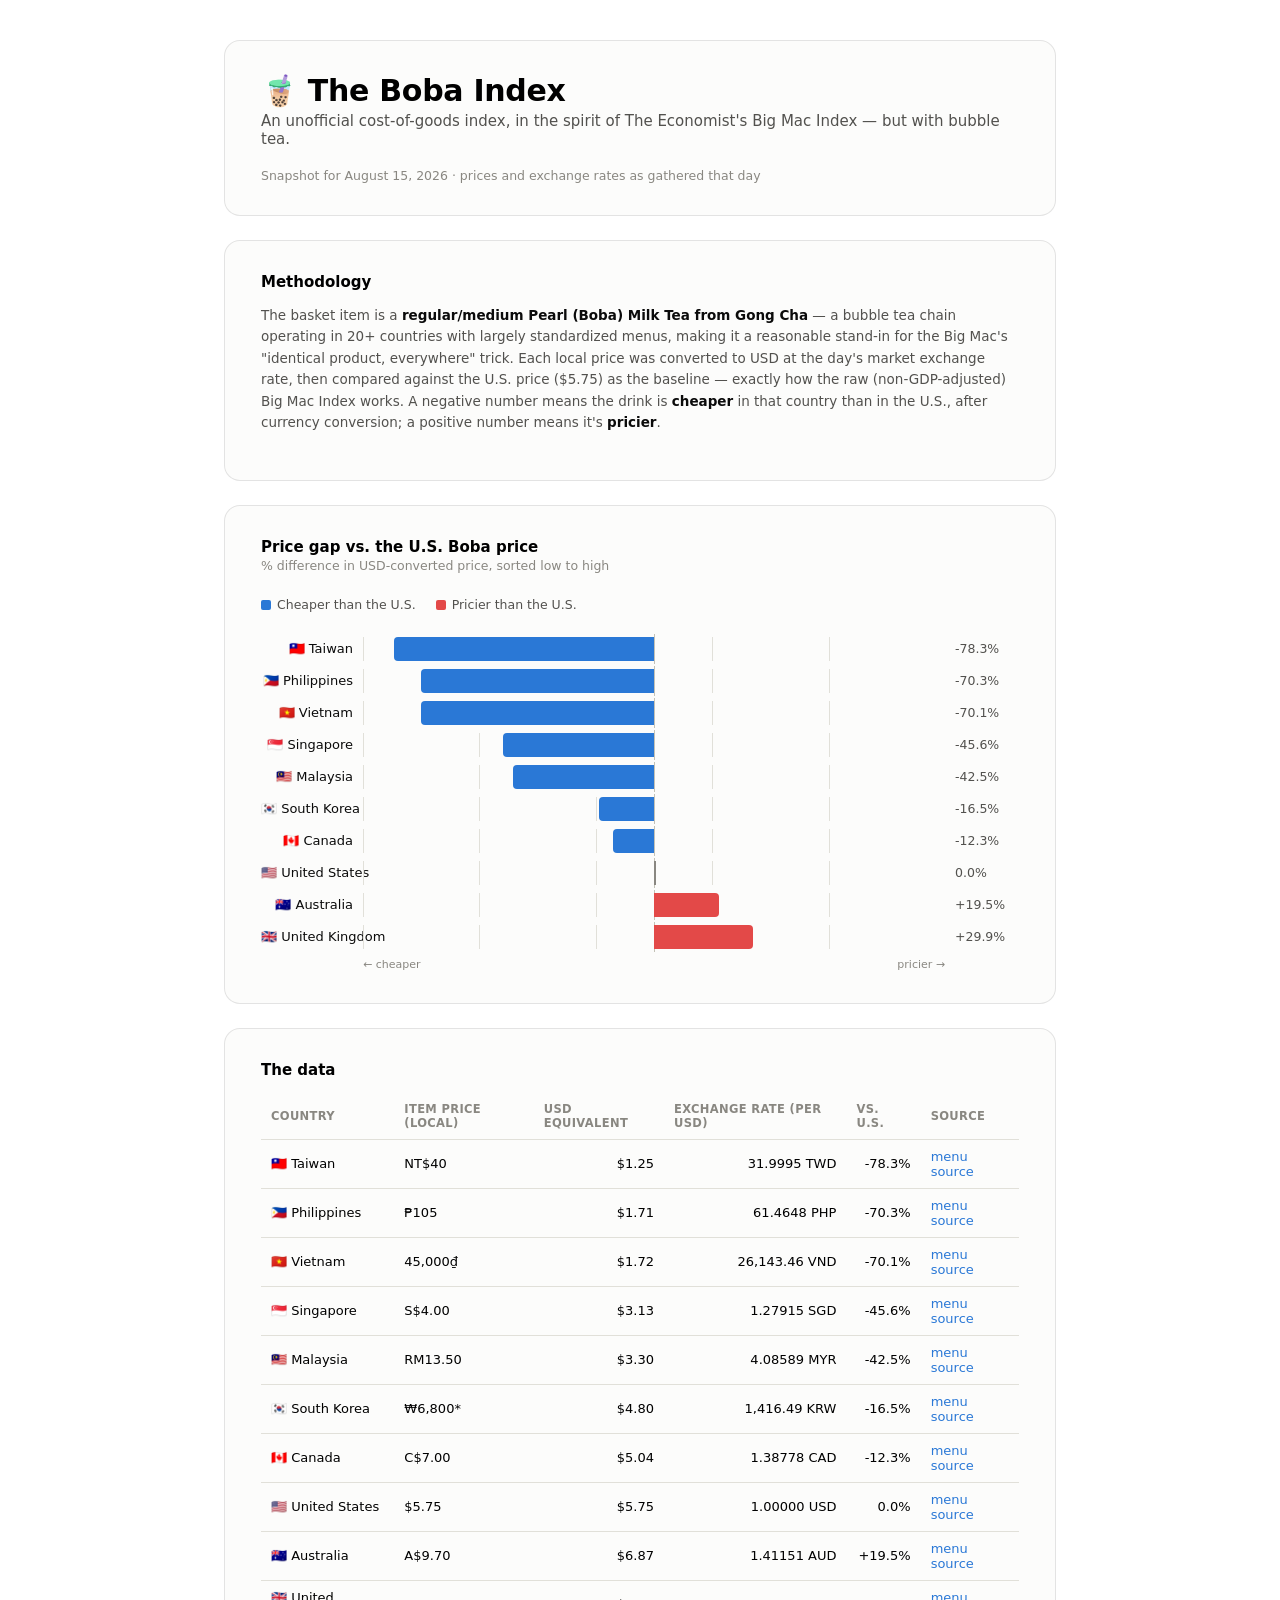
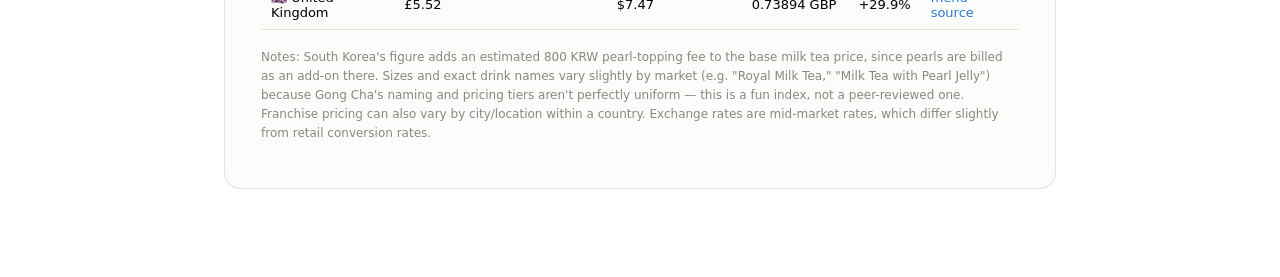
==== boba_index.html @ fad778f5 "Add files via upload" ====
<!DOCTYPE html>
<html lang="en">
<head>
<meta charset="UTF-8">
<meta name="viewport" content="width=device-width, initial-scale=1.0">
<title>The Boba Index</title>
<style>
  .viz-root {
    color-scheme: light;
    --surface-1:      #fcfcfb;
    --page-plane:     #f9f9f7;
    --text-primary:   #0b0b0b;
    --text-secondary: #52514e;
    --text-muted:     #898781;
    --gridline:       #e1e0d9;
    --baseline:       #c3c2b7;
    --border:         rgba(11,11,11,0.10);
    --blue:           #2a78d6;
    --red:            #e34948;
    --neutral:        #f0efec;
  }
  @media (prefers-color-scheme: dark) {
    :root:where(:not([data-theme="light"])) .viz-root {
      color-scheme: dark;
      --surface-1:      #1a1a19;
      --page-plane:     #0d0d0d;
      --text-primary:   #ffffff;
      --text-secondary: #c3c2b7;
      --text-muted:     #898781;
      --gridline:       #2c2c2a;
      --baseline:       #383835;
      --border:         rgba(255,255,255,0.10);
      --blue:           #3987e5;
      --red:            #e66767;
      --neutral:        #383835;
    }
  }

  * { box-sizing: border-box; }
  body {
    margin: 0;
    background: var(--page-plane);
    font-family: system-ui, -apple-system, "Segoe UI", sans-serif;
    color: var(--text-primary);
  }
  .wrap {
    max-width: 880px;
    margin: 0 auto;
    padding: 40px 24px 64px;
  }
  .card {
    background: var(--surface-1);
    border: 1px solid var(--border);
    border-radius: 16px;
    padding: 32px 36px;
    margin-bottom: 24px;
  }
  h1 {
    font-size: 30px;
    margin: 0 0 4px;
    letter-spacing: -0.01em;
  }
  .subtitle {
    color: var(--text-secondary);
    font-size: 15px;
    margin: 0 0 20px;
  }
  .meta {
    color: var(--text-muted);
    font-size: 12.5px;
    margin: 0 0 0;
  }
  .methodology {
    font-size: 13.5px;
    line-height: 1.6;
    color: var(--text-secondary);
  }
  .methodology b { color: var(--text-primary); }

  /* chart */
  .chart-title {
    font-size: 15px;
    font-weight: 600;
    margin: 0 0 2px;
  }
  .chart-sub {
    font-size: 12.5px;
    color: var(--text-muted);
    margin: 0 0 24px;
  }
  .row {
    display: grid;
    grid-template-columns: 92px 1fr 64px;
    align-items: center;
    gap: 10px;
    height: 30px;
    position: relative;
  }
  .row + .row { margin-top: 2px; }
  .country {
    font-size: 13px;
    color: var(--text-primary);
    text-align: right;
    white-space: nowrap;
  }
  .bararea {
    position: relative;
    height: 24px;
    background: repeating-linear-gradient(
      to right,
      var(--gridline) 0, var(--gridline) 1px, transparent 1px, transparent 20%
    );
  }
  .zero-line {
    position: absolute;
    top: -3px;
    bottom: -3px;
    width: 1px;
    background: var(--baseline);
    left: 50%;
  }
  .bar {
    position: absolute;
    top: 0;
    height: 24px;
    border-radius: 4px;
    cursor: default;
  }
  .bar.under { background: var(--blue); right: 50%; border-top-right-radius: 0; border-bottom-right-radius: 0; }
  .bar.over  { background: var(--red);  left: 50%;  border-top-left-radius: 0;  border-bottom-left-radius: 0; }
  .bar.zero  { background: var(--text-muted); left: 50%; width: 2px !important; border-radius: 0; }
  .value {
    font-size: 12.5px;
    font-variant-numeric: tabular-nums;
    color: var(--text-secondary);
  }
  .value.pos { text-align: left; }
  .value.neg { text-align: left; }

  .axis-labels {
    display: grid;
    grid-template-columns: 92px 1fr 64px;
    gap: 10px;
    margin-top: 6px;
    font-size: 11px;
    color: var(--text-muted);
  }
  .axis-labels .under-lbl { text-align: left; }
  .axis-labels .over-lbl { text-align: right; margin-right: 64px; }

  .legend {
    display: flex;
    gap: 20px;
    margin-bottom: 22px;
    font-size: 12.5px;
    color: var(--text-secondary);
  }
  .legend .swatch {
    display: inline-block;
    width: 10px; height: 10px;
    border-radius: 2px;
    margin-right: 6px;
    vertical-align: middle;
  }

  /* tooltip */
  .tooltip {
    position: fixed;
    pointer-events: none;
    background: var(--text-primary);
    color: var(--surface-1);
    font-size: 12px;
    line-height: 1.5;
    padding: 8px 11px;
    border-radius: 8px;
    opacity: 0;
    transform: translate(-50%, calc(-100% - 10px));
    transition: opacity 0.08s ease;
    z-index: 10;
    white-space: nowrap;
    box-shadow: 0 4px 14px rgba(0,0,0,0.18);
  }
  .tooltip.show { opacity: 1; }
  .tooltip .t-title { font-weight: 600; margin-bottom: 2px; }

  /* table */
  table {
    width: 100%;
    border-collapse: collapse;
    font-size: 13px;
  }
  th, td {
    text-align: left;
    padding: 9px 10px;
    border-bottom: 1px solid var(--gridline);
    font-variant-numeric: tabular-nums;
  }
  th {
    color: var(--text-muted);
    font-weight: 600;
    font-size: 11.5px;
    text-transform: uppercase;
    letter-spacing: 0.03em;
  }
  td.num { text-align: right; }
  td a { color: var(--blue); text-decoration: none; }
  td a:hover { text-decoration: underline; }
  .foot-note {
    font-size: 12px;
    color: var(--text-muted);
    line-height: 1.6;
    margin-top: 18px;
  }
</style>
</head>
<body>
<div class="viz-root">
  <div class="wrap">

    <div class="card">
      <h1>🧋 The Boba Index</h1>
      <p class="subtitle">An unofficial cost-of-goods index, in the spirit of The Economist's Big&nbsp;Mac Index — but with bubble tea.</p>
      <p class="meta">Snapshot for August 15, 2026 &middot; prices and exchange rates as gathered that day</p>
    </div>

    <div class="card">
      <p class="chart-title" style="margin-bottom:10px;">Methodology</p>
      <p class="methodology">
        The basket item is a <b>regular/medium Pearl (Boba) Milk Tea from Gong Cha</b> — a bubble tea chain
        operating in 20+ countries with largely standardized menus, making it a reasonable stand-in for the
        Big Mac's "identical product, everywhere" trick. Each local price was converted to USD at
        the day's market exchange rate, then compared against the U.S. price ($5.75) as the baseline —
        exactly how the raw (non-GDP-adjusted) Big Mac Index works. A negative number means the drink is
        <b>cheaper</b> in that country than in the U.S., after currency conversion; a positive number means
        it's <b>pricier</b>.
      </p>
    </div>

    <div class="card">
      <p class="chart-title">Price gap vs. the U.S. Boba price</p>
      <p class="chart-sub">% difference in USD-converted price, sorted low to high</p>

      <div class="legend">
        <span><span class="swatch" style="background:var(--blue)"></span>Cheaper than the U.S.</span>
        <span><span class="swatch" style="background:var(--red)"></span>Pricier than the U.S.</span>
      </div>

      <div id="chart"></div>

      <div class="axis-labels">
        <div></div>
        <div style="display:flex; justify-content:space-between;">
          <span>&larr; cheaper</span>
          <span>pricier &rarr;</span>
        </div>
        <div></div>
      </div>
    </div>

    <div class="card">
      <p class="chart-title" style="margin-bottom:14px;">The data</p>
      <div style="overflow-x:auto;">
      <table>
        <thead>
          <tr>
            <th>Country</th>
            <th>Item price (local)</th>
            <th class="num">USD equivalent</th>
            <th class="num">Exchange rate (per USD)</th>
            <th class="num">vs. U.S.</th>
            <th>Source</th>
          </tr>
        </thead>
        <tbody id="table-body"></tbody>
      </table>
      </div>
      <p class="foot-note">
        Notes: South Korea's figure adds an estimated 800 KRW pearl-topping fee to the base milk tea price,
        since pearls are billed as an add-on there. Sizes and exact drink names vary slightly by market
        (e.g. "Royal Milk Tea," "Milk Tea with Pearl Jelly") because Gong Cha's naming and pricing tiers
        aren't perfectly uniform — this is a fun index, not a peer-reviewed one. Franchise pricing can also
        vary by city/location within a country. Exchange rates are mid-market rates, which differ slightly
        from retail conversion rates.
      </p>
    </div>

  </div>
</div>

<div class="tooltip" id="tooltip"></div>

<script>
const data = [
  { country: "Taiwan",       flag: "🇹🇼", local: "NT$40",     usd: 1.25, rate: "31.9995 TWD", pct: -78.3, source: "https://menupapa.com/menu/1351" },
  { country: "Philippines",  flag: "🇵🇭", local: "₱105",      usd: 1.71, rate: "61.4648 PHP", pct: -70.3, source: "https://menuspricesphl.com/gong-cha-menu/" },
  { country: "Vietnam",      flag: "🇻🇳", local: "45,000₫",   usd: 1.72, rate: "26,143.46 VND", pct: -70.1, source: "https://wagyuikka.vn/tra-sua-tran-chau-gongcha/" },
  { country: "Singapore",    flag: "🇸🇬", local: "S$4.00",    usd: 3.13, rate: "1.27915 SGD", pct: -45.6, source: "https://sgmymenus.org/gong-cha-menu-singapore/" },
  { country: "Malaysia",     flag: "🇲🇾", local: "RM13.50",   usd: 3.30, rate: "4.08589 MYR", pct: -42.5, source: "https://pricesmalaysia.com/gong-cha-menu-malaysia/" },
  { country: "South Korea",  flag: "🇰🇷", local: "₩6,800*",   usd: 4.80, rate: "1,416.49 KRW", pct: -16.5, source: "https://pocketo.co.kr/2026%EB%85%84-%EA%B3%B5%EC%B0%A8-%ED%94%84%EB%9E%9C%EC%B0%A8%EC%9D%B4%EC%A6%88-%EB%A9%94%EB%89%B4-%EA%B0%80%EA%B2%A9-%EC%A0%95%EB%B3%B4-%EC%A0%95%EB%A6%AC-2/" },
  { country: "Canada",       flag: "🇨🇦", local: "C$7.00",    usd: 5.04, rate: "1.38778 CAD", pct: -12.3, source: "https://ca.pricelisto.com/menu-prices/gong-cha-ca" },
  { country: "United States",flag: "🇺🇸", local: "$5.75",     usd: 5.75, rate: "1.00000 USD", pct: 0.0,  source: "https://allthemenus.com/gong-cha-menu-prices/" },
  { country: "Australia",    flag: "🇦🇺", local: "A$9.70",    usd: 6.87, rate: "1.41151 AUD", pct: 19.5,  source: "https://au.pricelisto.com/menu-prices/gong-cha-au" },
  { country: "United Kingdom",flag:"🇬🇧", local: "£5.52",     usd: 7.47, rate: "0.73894 GBP", pct: 29.9,  source: "https://uk.pricelisto.com/menu-prices/gong-cha-uk" },
];

const maxAbs = Math.max(...data.map(d => Math.abs(d.pct))) * 1.12;
const chart = document.getElementById('chart');
const tooltip = document.getElementById('tooltip');

data.forEach(d => {
  const row = document.createElement('div');
  row.className = 'row';

  const country = document.createElement('div');
  country.className = 'country';
  country.textContent = `${d.flag} ${d.country}`;

  const bararea = document.createElement('div');
  bararea.className = 'bararea';
  const zeroLine = document.createElement('div');
  zeroLine.className = 'zero-line';
  bararea.appendChild(zeroLine);

  const bar = document.createElement('div');
  const widthPct = (Math.abs(d.pct) / maxAbs) * 50;
  if (d.pct === 0) {
    bar.className = 'bar zero';
    bar.style.width = '2px';
  } else if (d.pct < 0) {
    bar.className = 'bar under';
    bar.style.width = widthPct + '%';
  } else {
    bar.className = 'bar over';
    bar.style.width = widthPct + '%';
  }
  bararea.appendChild(bar);

  bar.addEventListener('mousemove', (e) => {
    tooltip.innerHTML = `<div class="t-title">${d.flag} ${d.country}</div>
      ${d.local} &middot; $${d.usd.toFixed(2)} USD<br>
      ${d.pct > 0 ? '+' : ''}${d.pct.toFixed(1)}% vs. U.S. price`;
    tooltip.style.left = e.clientX + 'px';
    tooltip.style.top = e.clientY + 'px';
    tooltip.classList.add('show');
  });
  bar.addEventListener('mouseleave', () => tooltip.classList.remove('show'));

  const value = document.createElement('div');
  value.className = 'value ' + (d.pct < 0 ? 'neg' : 'pos');
  value.textContent = (d.pct > 0 ? '+' : '') + d.pct.toFixed(1) + '%';

  row.appendChild(country);
  row.appendChild(bararea);
  row.appendChild(value);
  chart.appendChild(row);
});

const tbody = document.getElementById('table-body');
data.forEach(d => {
  const tr = document.createElement('tr');
  tr.innerHTML = `
    <td>${d.flag} ${d.country}</td>
    <td>${d.local}</td>
    <td class="num">$${d.usd.toFixed(2)}</td>
    <td class="num">${d.rate}</td>
    <td class="num">${d.pct > 0 ? '+' : ''}${d.pct.toFixed(1)}%</td>
    <td><a href="${d.source}" target="_blank" rel="noopener">menu source</a></td>
  `;
  tbody.appendChild(tr);
});
</script>
</body>
</html>
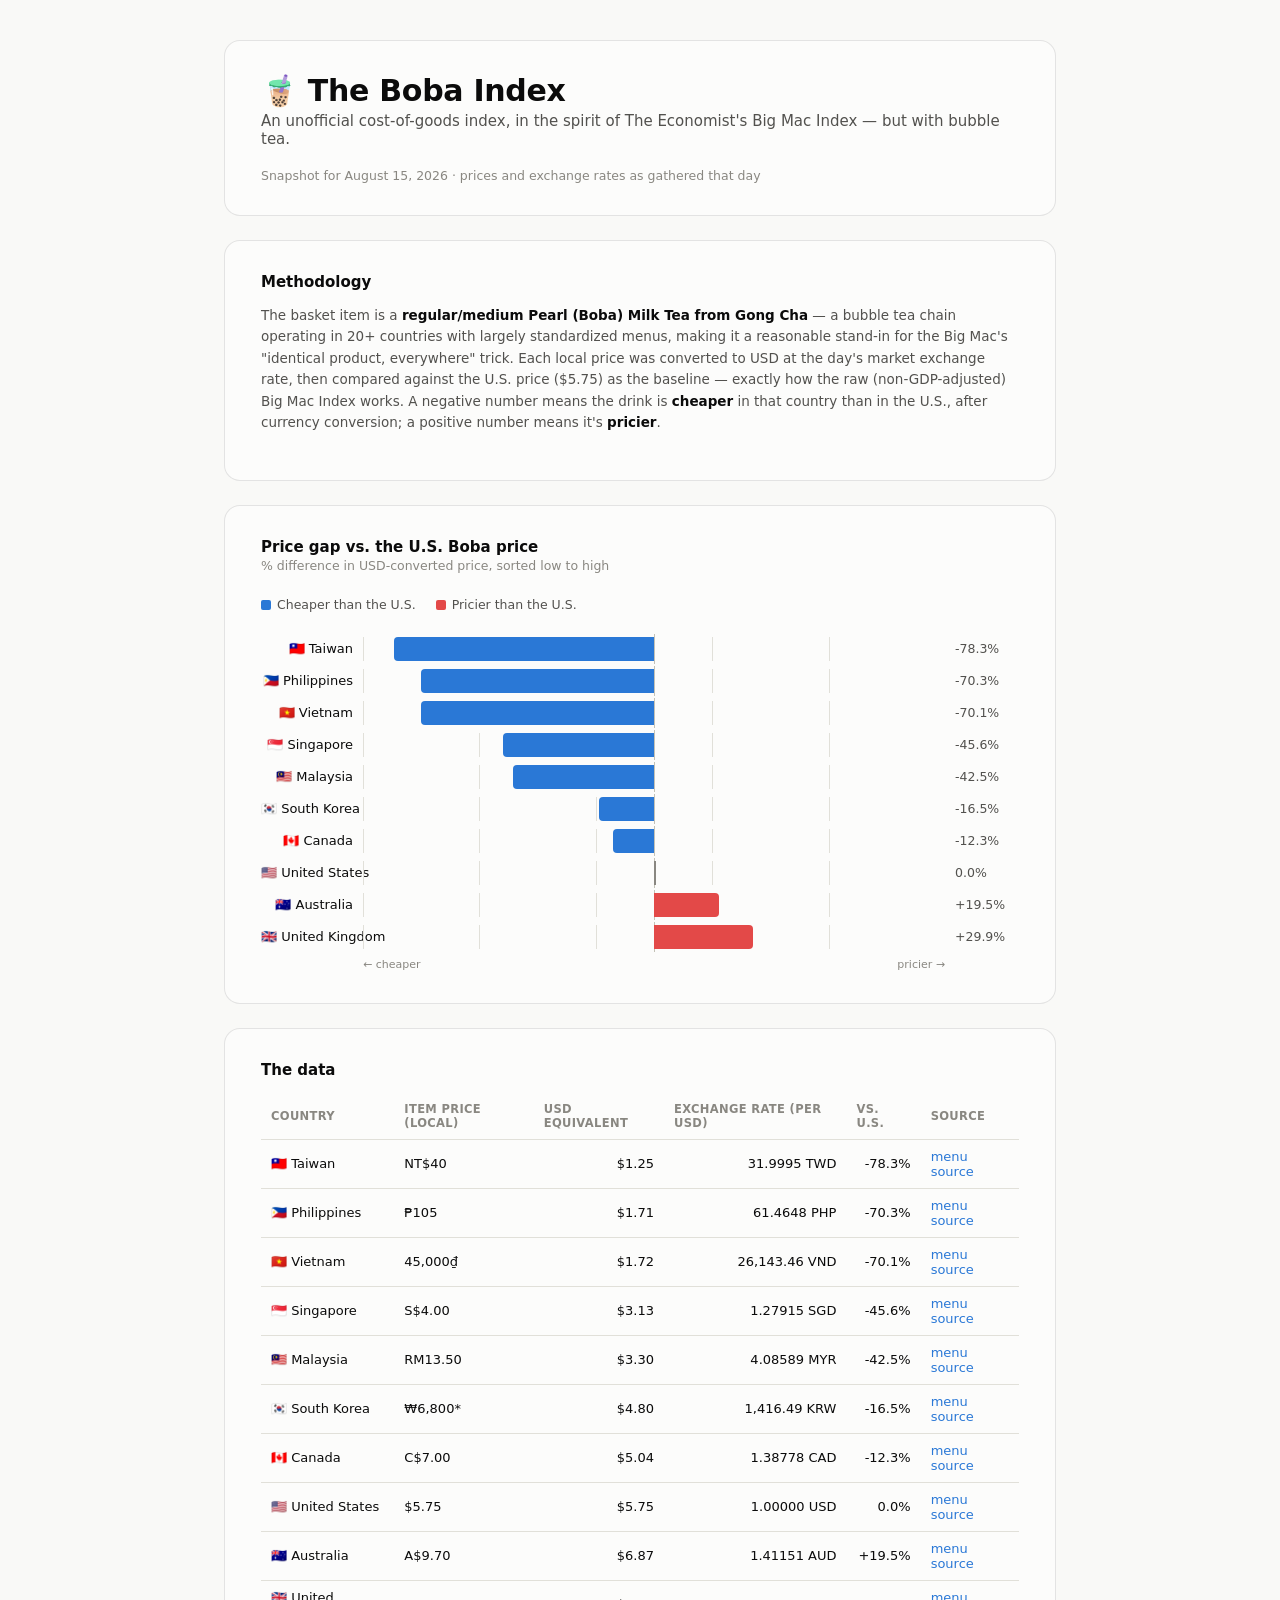
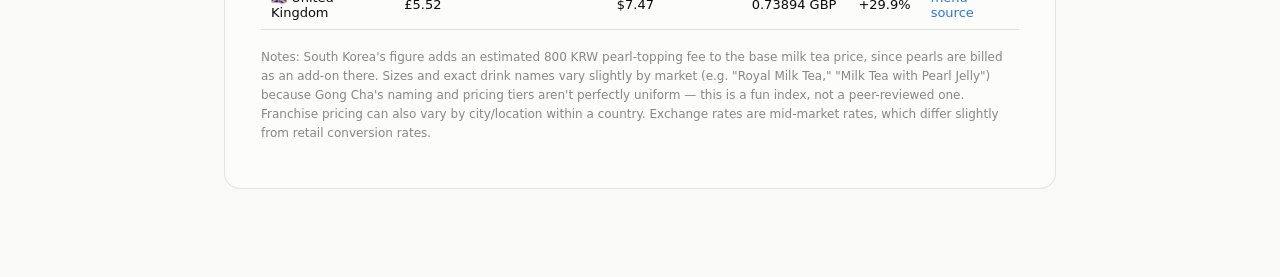
==== commit 95e3d769: "Add files via upload" ====
--- a/boba_index.html
+++ b/boba_index.html
@@ -3,10 +3,13 @@
 <head>
 <meta charset="UTF-8">
 <meta name="viewport" content="width=device-width, initial-scale=1.0">
+<meta name="color-scheme" content="light only">
+<meta name="theme-color" content="#f9f9f7">
 <title>The Boba Index</title>
 <style>
+  :root,
   .viz-root {
-    color-scheme: light;
+    color-scheme: only light;
     --surface-1:      #fcfcfb;
     --page-plane:     #f9f9f7;
     --text-primary:   #0b0b0b;
@@ -19,30 +22,15 @@
     --red:            #e34948;
     --neutral:        #f0efec;
   }
-  @media (prefers-color-scheme: dark) {
-    :root:where(:not([data-theme="light"])) .viz-root {
-      color-scheme: dark;
-      --surface-1:      #1a1a19;
-      --page-plane:     #0d0d0d;
-      --text-primary:   #ffffff;
-      --text-secondary: #c3c2b7;
-      --text-muted:     #898781;
-      --gridline:       #2c2c2a;
-      --baseline:       #383835;
-      --border:         rgba(255,255,255,0.10);
-      --blue:           #3987e5;
-      --red:            #e66767;
-      --neutral:        #383835;
-    }
-  }
-
   * { box-sizing: border-box; }
+  html,
   body {
     margin: 0;
     background: var(--page-plane);
     font-family: system-ui, -apple-system, "Segoe UI", sans-serif;
     color: var(--text-primary);
   }
+  .viz-root{ min-height:100vh; background:var(--page-plane); color:var(--text-primary); }
   .wrap {
     max-width: 880px;
     margin: 0 auto;
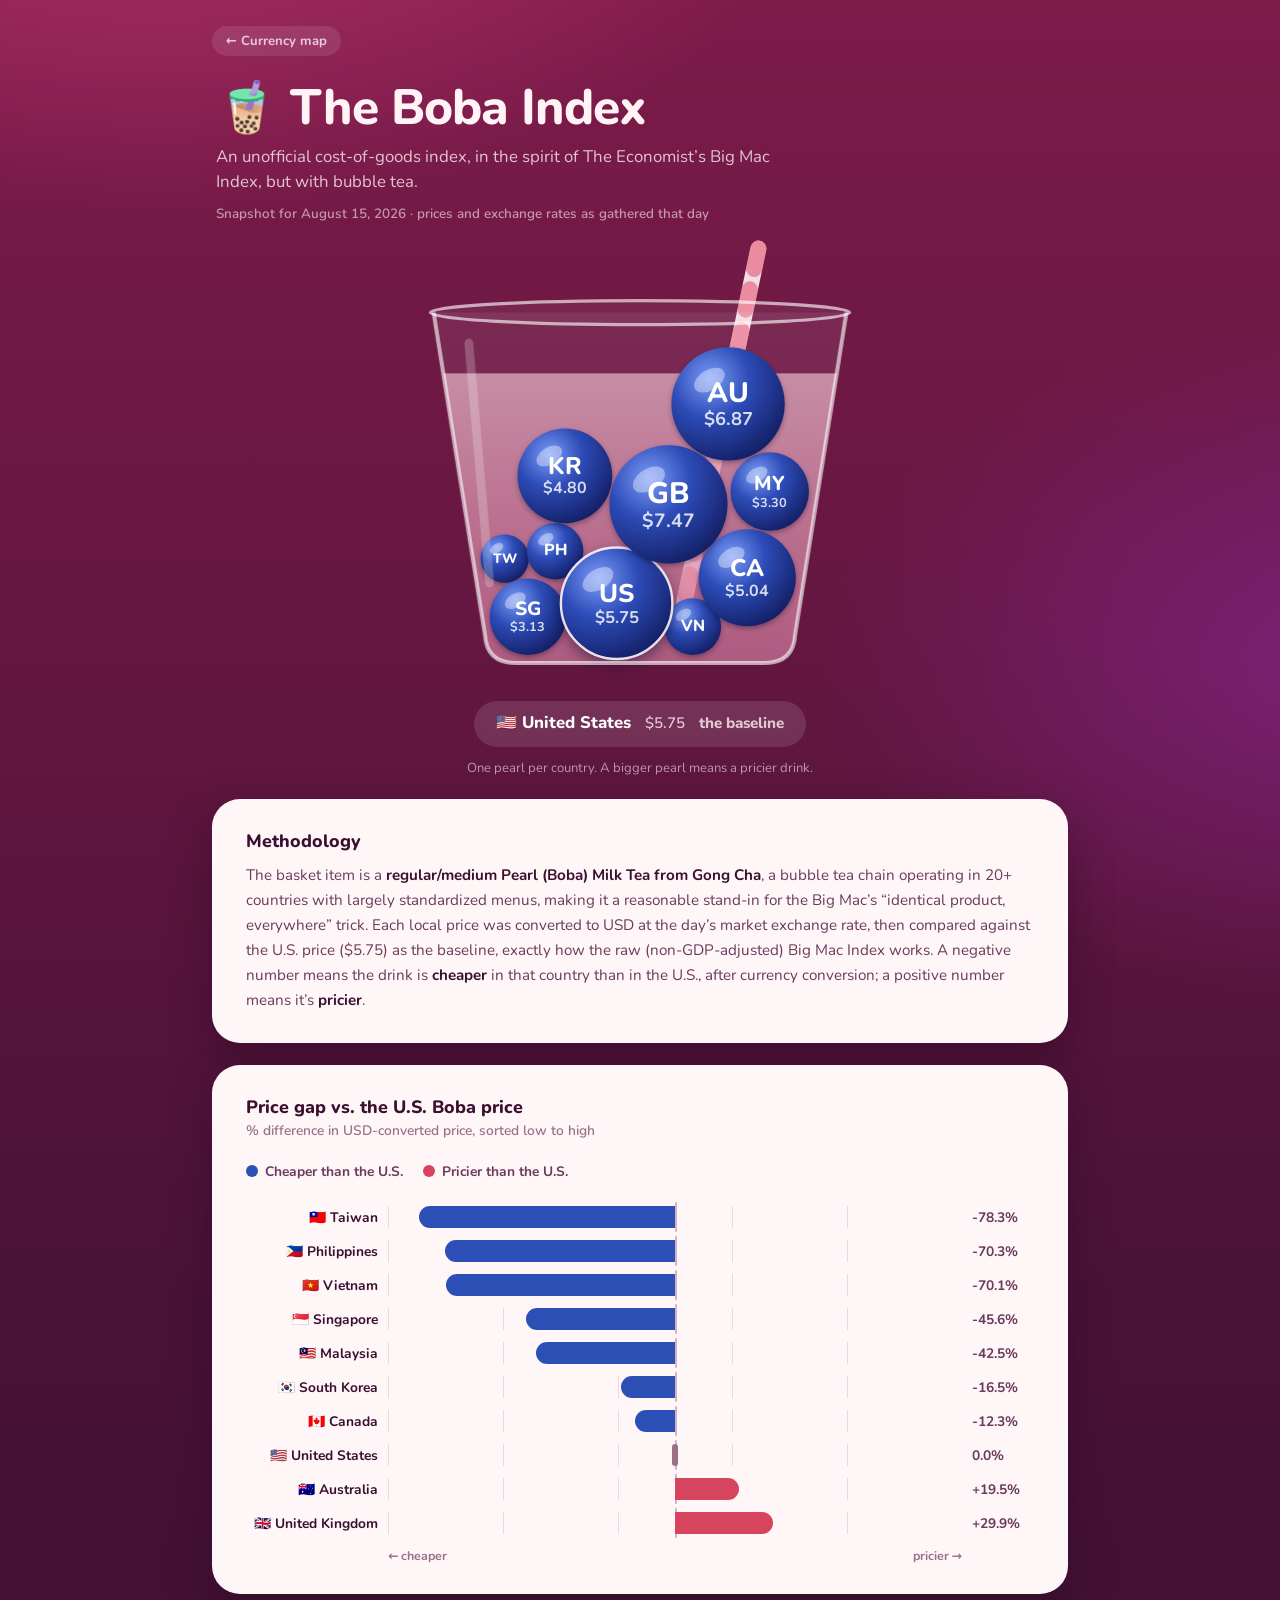
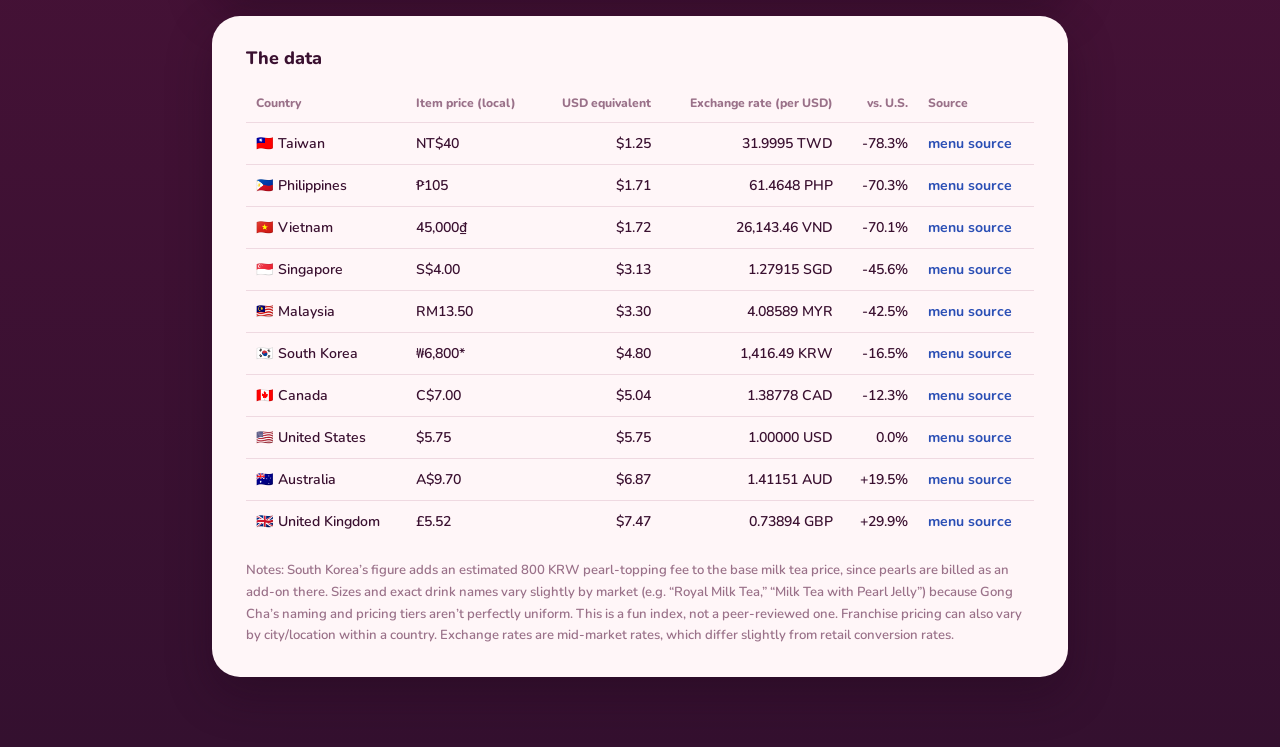
==== commit f842f385: "Add files via upload" ====
--- a/boba_index.html
+++ b/boba_index.html
@@ -3,276 +3,216 @@
 <head>
 <meta charset="UTF-8">
 <meta name="viewport" content="width=device-width, initial-scale=1.0">
-<meta name="color-scheme" content="light only">
-<meta name="theme-color" content="#f9f9f7">
-<title>The Boba Index</title>
+<meta name="color-scheme" content="dark">
+<meta name="theme-color" content="#5a1540">
+<meta name="description" content="An unofficial cost-of-goods index: what a Gong Cha pearl milk tea costs in ten countries, compared with the U.S.">
+<title>The Boba Index · Anthony Zhang</title>
+<link rel="preconnect" href="https://fonts.googleapis.com"><link rel="preconnect" href="https://fonts.gstatic.com" crossorigin>
+<link href="https://fonts.googleapis.com/css2?family=Nunito:wght@500;600;700;800&display=swap" rel="stylesheet">
 <style>
-  :root,
-  .viz-root {
-    color-scheme: only light;
-    --surface-1:      #fcfcfb;
-    --page-plane:     #f9f9f7;
-    --text-primary:   #0b0b0b;
-    --text-secondary: #52514e;
-    --text-muted:     #898781;
-    --gridline:       #e1e0d9;
-    --baseline:       #c3c2b7;
-    --border:         rgba(11,11,11,0.10);
-    --blue:           #2a78d6;
-    --red:            #e34948;
-    --neutral:        #f0efec;
-  }
-  * { box-sizing: border-box; }
-  html,
-  body {
-    margin: 0;
-    background: var(--page-plane);
-    font-family: system-ui, -apple-system, "Segoe UI", sans-serif;
-    color: var(--text-primary);
-  }
-  .viz-root{ min-height:100vh; background:var(--page-plane); color:var(--text-primary); }
-  .wrap {
-    max-width: 880px;
-    margin: 0 auto;
-    padding: 40px 24px 64px;
-  }
-  .card {
-    background: var(--surface-1);
-    border: 1px solid var(--border);
-    border-radius: 16px;
-    padding: 32px 36px;
-    margin-bottom: 24px;
-  }
-  h1 {
-    font-size: 30px;
-    margin: 0 0 4px;
-    letter-spacing: -0.01em;
-  }
-  .subtitle {
-    color: var(--text-secondary);
-    font-size: 15px;
-    margin: 0 0 20px;
-  }
-  .meta {
-    color: var(--text-muted);
-    font-size: 12.5px;
-    margin: 0 0 0;
-  }
-  .methodology {
-    font-size: 13.5px;
-    line-height: 1.6;
-    color: var(--text-secondary);
-  }
-  .methodology b { color: var(--text-primary); }
-
-  /* chart */
-  .chart-title {
-    font-size: 15px;
-    font-weight: 600;
-    margin: 0 0 2px;
-  }
-  .chart-sub {
-    font-size: 12.5px;
-    color: var(--text-muted);
-    margin: 0 0 24px;
-  }
-  .row {
-    display: grid;
-    grid-template-columns: 92px 1fr 64px;
-    align-items: center;
-    gap: 10px;
-    height: 30px;
-    position: relative;
-  }
-  .row + .row { margin-top: 2px; }
-  .country {
-    font-size: 13px;
-    color: var(--text-primary);
-    text-align: right;
-    white-space: nowrap;
-  }
-  .bararea {
-    position: relative;
-    height: 24px;
-    background: repeating-linear-gradient(
-      to right,
-      var(--gridline) 0, var(--gridline) 1px, transparent 1px, transparent 20%
-    );
-  }
-  .zero-line {
-    position: absolute;
-    top: -3px;
-    bottom: -3px;
-    width: 1px;
-    background: var(--baseline);
-    left: 50%;
-  }
-  .bar {
-    position: absolute;
-    top: 0;
-    height: 24px;
-    border-radius: 4px;
-    cursor: default;
-  }
-  .bar.under { background: var(--blue); right: 50%; border-top-right-radius: 0; border-bottom-right-radius: 0; }
-  .bar.over  { background: var(--red);  left: 50%;  border-top-left-radius: 0;  border-bottom-left-radius: 0; }
-  .bar.zero  { background: var(--text-muted); left: 50%; width: 2px !important; border-radius: 0; }
-  .value {
-    font-size: 12.5px;
-    font-variant-numeric: tabular-nums;
-    color: var(--text-secondary);
-  }
-  .value.pos { text-align: left; }
-  .value.neg { text-align: left; }
-
-  .axis-labels {
-    display: grid;
-    grid-template-columns: 92px 1fr 64px;
-    gap: 10px;
-    margin-top: 6px;
-    font-size: 11px;
-    color: var(--text-muted);
-  }
-  .axis-labels .under-lbl { text-align: left; }
-  .axis-labels .over-lbl { text-align: right; margin-right: 64px; }
-
-  .legend {
-    display: flex;
-    gap: 20px;
-    margin-bottom: 22px;
-    font-size: 12.5px;
-    color: var(--text-secondary);
-  }
-  .legend .swatch {
-    display: inline-block;
-    width: 10px; height: 10px;
-    border-radius: 2px;
-    margin-right: 6px;
-    vertical-align: middle;
-  }
-
-  /* tooltip */
-  .tooltip {
-    position: fixed;
-    pointer-events: none;
-    background: var(--text-primary);
-    color: var(--surface-1);
-    font-size: 12px;
-    line-height: 1.5;
-    padding: 8px 11px;
-    border-radius: 8px;
-    opacity: 0;
-    transform: translate(-50%, calc(-100% - 10px));
-    transition: opacity 0.08s ease;
-    z-index: 10;
-    white-space: nowrap;
-    box-shadow: 0 4px 14px rgba(0,0,0,0.18);
-  }
-  .tooltip.show { opacity: 1; }
-  .tooltip .t-title { font-weight: 600; margin-bottom: 2px; }
-
-  /* table */
-  table {
-    width: 100%;
-    border-collapse: collapse;
-    font-size: 13px;
-  }
-  th, td {
-    text-align: left;
-    padding: 9px 10px;
-    border-bottom: 1px solid var(--gridline);
-    font-variant-numeric: tabular-nums;
-  }
-  th {
-    color: var(--text-muted);
-    font-weight: 600;
-    font-size: 11.5px;
-    text-transform: uppercase;
-    letter-spacing: 0.03em;
-  }
-  td.num { text-align: right; }
-  td a { color: var(--blue); text-decoration: none; }
-  td a:hover { text-decoration: underline; }
-  .foot-note {
-    font-size: 12px;
-    color: var(--text-muted);
-    line-height: 1.6;
-    margin-top: 18px;
+  :root{
+    --cream:#fff3f6; --cream-2:rgba(255,243,246,.78); --cream-3:rgba(255,243,246,.58);
+    --card:#fff6f8; --ink:#3a1030; --ink-2:#6b3a5c; --ink-3:#9a7189;
+    --grid:#efd9e1; --base:#d3b3c1;
+    --pearl-hi:#6f93f5; --pearl:#2d4cb8; --pearl-lo:#121f66;
+    --cheaper:#2b4fb5; --pricier:#d6455d;
+    --shadow:0 18px 44px rgba(30,5,25,.35);
+  }
+  *{ box-sizing:border-box; }
+  html,body{ margin:0; }
+  body{
+    min-height:100vh;
+    font-family:'Nunito', ui-rounded, 'SF Pro Rounded', system-ui, 'Segoe UI', sans-serif;
+    color:var(--cream);
+    background:
+      radial-gradient(1100px 650px at 12% -8%, #b5336b 0%, rgba(181,51,107,0) 62%),
+      radial-gradient(900px 600px at 105% 28%, #7b2175 0%, rgba(123,33,117,0) 58%),
+      linear-gradient(180deg, #7d1b49 0%, #4a1238 55%, #34102f 100%);
+    background-color:#4a1238;
+  }
+  .wrap{ max-width:900px; margin:0 auto; padding:26px 22px 70px; }
+  .back{
+    display:inline-block; font-size:.82rem; font-weight:700; color:var(--cream-2); text-decoration:none;
+    padding:6px 14px; border-radius:999px; background:rgba(255,255,255,.10); transition:background .2s ease;
+  }
+  .back:hover{ background:rgba(255,255,255,.2); color:#fff; }
+
+  /* ---------- hero ---------- */
+  .hero{ padding:26px 4px 6px; }
+  h1{ font-size:clamp(2rem,6vw,3.1rem); margin:0 0 8px; font-weight:800; letter-spacing:-.02em; line-height:1.08; }
+  .subtitle{ margin:0 0 10px; font-size:1.05rem; line-height:1.5; color:var(--cream-2); max-width:56ch; }
+  .meta{ margin:0; font-size:.84rem; font-weight:600; color:var(--cream-3); }
+
+  /* ---------- the cup ---------- */
+  .cupwrap{ margin:10px 0 8px; text-align:center; }
+  #cup{ width:min(100%,640px); height:auto; display:block; margin:0 auto; overflow:visible; }
+  .pearl{ cursor:pointer; outline:none; }
+  .pearl .body{ transform-box:fill-box; transform-origin:center; transition:transform .22s cubic-bezier(.3,1.5,.5,1), filter .2s ease; filter:drop-shadow(0 3px 3px rgba(10,5,40,.35)); }
+  .pearl:hover .body, .pearl:focus-visible .body, .pearl.on .body{ transform:scale(1.09); filter:drop-shadow(0 6px 8px rgba(10,5,40,.5)); }
+  .pearl:focus-visible .ring, .pearl.on .ring{ opacity:1; }
+  .ring{ opacity:0; fill:none; stroke:#fff3f6; stroke-width:3; transition:opacity .2s ease; }
+  .pearl .code{ font-weight:800; fill:#fff; text-anchor:middle; pointer-events:none; }
+  .pearl .price{ font-weight:700; fill:rgba(255,255,255,.82); text-anchor:middle; pointer-events:none; }
+  .pearl.us .ring{ opacity:.9; stroke-dasharray:2 7; stroke-linecap:round; }
+  .pearl.us:hover .ring, .pearl.us.on .ring{ stroke-dasharray:none; }
+  .drop .pearl-in{ animation:drop .9s cubic-bezier(.3,1.25,.5,1) both; animation-delay:calc(var(--i) * 90ms); }
+  @keyframes drop{ from{ transform:translateY(-460px); opacity:0; } 12%{ opacity:1; } to{ transform:none; opacity:1; } }
+  .readout{
+    display:inline-flex; flex-wrap:wrap; justify-content:center; align-items:baseline; gap:4px 14px;
+    min-height:46px; margin-top:14px; padding:10px 22px; border-radius:999px;
+    background:rgba(255,243,246,.12); font-size:.95rem; font-weight:600; color:var(--cream-2);
+    backdrop-filter:blur(6px);
+  }
+  .readout b{ color:#fff; font-weight:800; font-size:1.05rem; }
+  .readout .pct{ font-weight:800; }
+  .readout .pct.neg{ color:#9fb8ff; } .readout .pct.pos{ color:#ffb0bd; }
+  .cup-note{ margin:12px 0 0; font-size:.82rem; color:var(--cream-3); }
+
+  /* ---------- cards ---------- */
+  .card{
+    background:var(--card); color:var(--ink);
+    border-radius:28px; padding:30px 34px; margin-top:22px;
+    box-shadow:var(--shadow);
+  }
+  .chart-title{ font-size:1.12rem; font-weight:800; margin:0 0 2px; }
+  .chart-sub{ font-size:.86rem; color:var(--ink-3); margin:0 0 22px; font-weight:600; }
+  .methodology{ font-size:.95rem; line-height:1.65; color:var(--ink-2); margin:10px 0 0; }
+  .methodology b{ color:var(--ink); }
+
+  .legend{ display:flex; flex-wrap:wrap; gap:8px 20px; margin-bottom:20px; font-size:.86rem; font-weight:700; color:var(--ink-2); }
+  .legend .swatch{ display:inline-block; width:12px; height:12px; border-radius:50%; margin-right:7px; vertical-align:-1px; }
+  .row{ display:grid; grid-template-columns:132px 1fr 62px; align-items:center; gap:10px; height:32px; position:relative; }
+  .row + .row{ margin-top:2px; }
+  .country{ font-size:.86rem; font-weight:700; color:var(--ink); text-align:right; white-space:nowrap; }
+  .bararea{
+    position:relative; height:22px;
+    background:repeating-linear-gradient(to right, var(--grid) 0, var(--grid) 1px, transparent 1px, transparent 20%);
+  }
+  .zero-line{ position:absolute; top:-4px; bottom:-4px; width:2px; background:var(--base); left:50%; border-radius:2px; }
+  .bar{ position:absolute; top:0; height:22px; cursor:default; transition:filter .2s ease; }
+  .bar:hover{ filter:brightness(1.12); }
+  .bar.under{ background:var(--cheaper); right:50%; border-radius:999px 0 0 999px; }
+  .bar.over{ background:var(--pricier); left:50%; border-radius:0 999px 999px 0; }
+  .bar.zero{ background:var(--ink-3); left:50%; width:6px !important; border-radius:999px; transform:translateX(-3px); }
+  .value{ font-size:.86rem; font-weight:700; font-variant-numeric:tabular-nums; color:var(--ink-2); }
+  .axis-labels{ display:grid; grid-template-columns:132px 1fr 62px; gap:10px; margin-top:8px; font-size:.78rem; font-weight:700; color:var(--ink-3); }
+
+  .tooltip{
+    position:fixed; pointer-events:none; background:var(--ink); color:#fff3f6;
+    font-size:.82rem; line-height:1.5; padding:9px 14px; border-radius:16px;
+    opacity:0; transform:translate(-50%, calc(-100% - 12px)); transition:opacity .08s ease;
+    z-index:10; white-space:nowrap; box-shadow:0 8px 22px rgba(20,0,20,.35);
+  }
+  .tooltip.show{ opacity:1; }
+  .tooltip .t-title{ font-weight:800; margin-bottom:2px; }
+
+  table{ width:100%; border-collapse:collapse; font-size:.88rem; }
+  th, td{ text-align:left; padding:11px 10px; border-bottom:1px solid var(--grid); font-variant-numeric:tabular-nums; font-weight:600; }
+  tr:last-child td{ border-bottom:0; }
+  th{ color:var(--ink-3); font-weight:800; font-size:.76rem; }
+  td.num, th.num{ text-align:right; }
+  td a{ color:var(--cheaper); text-decoration:none; font-weight:700; }
+  td a:hover{ text-decoration:underline; }
+  .foot-note{ font-size:.82rem; color:var(--ink-3); line-height:1.65; margin:18px 0 0; font-weight:600; }
+
+  @media (max-width:640px){
+    .wrap{ padding:18px 14px 56px; }
+    .card{ padding:24px 20px; border-radius:24px; }
+    .row, .axis-labels{ grid-template-columns:92px 1fr 52px; gap:8px; }
+    .country{ font-size:.78rem; }
+    .readout{ border-radius:24px; padding:10px 18px; }
+  }
+  @media (prefers-reduced-motion:reduce){
+    .drop .pearl-in{ animation:none; }
+    .pearl .body{ transition:none; }
   }
 </style>
 </head>
 <body>
-<div class="viz-root">
-  <div class="wrap">
-
-    <div class="card">
-      <h1>🧋 The Boba Index</h1>
-      <p class="subtitle">An unofficial cost-of-goods index, in the spirit of The Economist's Big&nbsp;Mac Index — but with bubble tea.</p>
-      <p class="meta">Snapshot for August 15, 2026 &middot; prices and exchange rates as gathered that day</p>
+<div class="wrap">
+  <a class="back" href="currency-map.html?m=boba">&larr; Currency map</a>
+
+  <header class="hero">
+    <h1>🧋 The Boba Index</h1>
+    <p class="subtitle">An unofficial cost-of-goods index, in the spirit of The Economist’s Big&nbsp;Mac Index, but with bubble tea.</p>
+    <p class="meta">Snapshot for August 15, 2026 &middot; prices and exchange rates as gathered that day</p>
+  </header>
+
+  <section class="cupwrap" aria-labelledby="cupLbl">
+    <svg id="cup" viewBox="0 0 800 560" role="group" aria-labelledby="cupLbl">
+      <title id="cupLbl">A cup of bubble tea. Each tapioca pearl is one country, sized by the price of the drink there in US dollars.</title>
+      <defs>
+        <radialGradient id="pg" cx="34%" cy="28%" r="82%">
+          <stop offset="0" stop-color="#7a9bf7"/><stop offset=".42" stop-color="#2d4cb8"/><stop offset="1" stop-color="#101a5c"/>
+        </radialGradient>
+        <linearGradient id="tea" x1="0" y1="0" x2="0" y2="1">
+          <stop offset="0" stop-color="#f7cbd8" stop-opacity=".62"/><stop offset=".5" stop-color="#e59ab4" stop-opacity=".62"/><stop offset="1" stop-color="#c2688f" stop-opacity=".72"/>
+        </linearGradient>
+        <clipPath id="inside"><path id="insidePath"/></clipPath>
+      </defs>
+      <line x1="548" y1="12" x2="452" y2="470" stroke="#fff3f6" stroke-opacity=".9" stroke-width="20" stroke-linecap="round"/>
+      <line x1="548" y1="12" x2="452" y2="470" stroke="#e8496a" stroke-opacity=".55" stroke-width="20" stroke-linecap="round" stroke-dasharray="26 26"/>
+      <path id="cupBack" fill="rgba(255,255,255,.07)"/>
+      <g clip-path="url(#inside)"><rect x="0" y="168" width="800" height="400" fill="url(#tea)"/></g>
+      <g id="pearls"></g>
+      <path id="cupFront" fill="none" stroke="rgba(255,255,255,.62)" stroke-width="5" stroke-linejoin="round"/>
+      <path d="M186 130 L212 430" stroke="rgba(255,255,255,.22)" stroke-width="11" stroke-linecap="round" fill="none"/>
+      <ellipse cx="400" cy="92" rx="262" ry="15" fill="rgba(255,255,255,.06)" stroke="rgba(255,255,255,.62)" stroke-width="4"/>
+    </svg>
+    <div class="readout" id="readout" role="status" aria-live="polite">Hover or tap a pearl</div>
+    <p class="cup-note">One pearl per country. A bigger pearl means a pricier drink.</p>
+  </section>
+
+  <section class="card">
+    <p class="chart-title">Methodology</p>
+    <p class="methodology">
+      The basket item is a <b>regular/medium Pearl (Boba) Milk Tea from Gong Cha</b>, a bubble tea chain
+      operating in 20+ countries with largely standardized menus, making it a reasonable stand-in for the
+      Big Mac’s “identical product, everywhere” trick. Each local price was converted to USD at
+      the day’s market exchange rate, then compared against the U.S. price ($5.75) as the baseline,
+      exactly how the raw (non-GDP-adjusted) Big Mac Index works. A negative number means the drink is
+      <b>cheaper</b> in that country than in the U.S., after currency conversion; a positive number means
+      it’s <b>pricier</b>.
+    </p>
+  </section>
+
+  <section class="card">
+    <p class="chart-title">Price gap vs. the U.S. Boba price</p>
+    <p class="chart-sub">% difference in USD-converted price, sorted low to high</p>
+    <div class="legend">
+      <span><span class="swatch" style="background:var(--cheaper)"></span>Cheaper than the U.S.</span>
+      <span><span class="swatch" style="background:var(--pricier)"></span>Pricier than the U.S.</span>
     </div>
-
-    <div class="card">
-      <p class="chart-title" style="margin-bottom:10px;">Methodology</p>
-      <p class="methodology">
-        The basket item is a <b>regular/medium Pearl (Boba) Milk Tea from Gong Cha</b> — a bubble tea chain
-        operating in 20+ countries with largely standardized menus, making it a reasonable stand-in for the
-        Big Mac's "identical product, everywhere" trick. Each local price was converted to USD at
-        the day's market exchange rate, then compared against the U.S. price ($5.75) as the baseline —
-        exactly how the raw (non-GDP-adjusted) Big Mac Index works. A negative number means the drink is
-        <b>cheaper</b> in that country than in the U.S., after currency conversion; a positive number means
-        it's <b>pricier</b>.
-      </p>
+    <div id="chart"></div>
+    <div class="axis-labels">
+      <div></div>
+      <div style="display:flex; justify-content:space-between;"><span>&larr; cheaper</span><span>pricier &rarr;</span></div>
+      <div></div>
     </div>
-
-    <div class="card">
-      <p class="chart-title">Price gap vs. the U.S. Boba price</p>
-      <p class="chart-sub">% difference in USD-converted price, sorted low to high</p>
-
-      <div class="legend">
-        <span><span class="swatch" style="background:var(--blue)"></span>Cheaper than the U.S.</span>
-        <span><span class="swatch" style="background:var(--red)"></span>Pricier than the U.S.</span>
-      </div>
-
-      <div id="chart"></div>
-
-      <div class="axis-labels">
-        <div></div>
-        <div style="display:flex; justify-content:space-between;">
-          <span>&larr; cheaper</span>
-          <span>pricier &rarr;</span>
-        </div>
-        <div></div>
-      </div>
+  </section>
+
+  <section class="card">
+    <p class="chart-title" style="margin-bottom:14px;">The data</p>
+    <div style="overflow-x:auto;">
+    <table>
+      <thead>
+        <tr>
+          <th>Country</th><th>Item price (local)</th><th class="num">USD equivalent</th>
+          <th class="num">Exchange rate (per USD)</th><th class="num">vs. U.S.</th><th>Source</th>
+        </tr>
+      </thead>
+      <tbody id="table-body"></tbody>
+    </table>
     </div>
-
-    <div class="card">
-      <p class="chart-title" style="margin-bottom:14px;">The data</p>
-      <div style="overflow-x:auto;">
-      <table>
-        <thead>
-          <tr>
-            <th>Country</th>
-            <th>Item price (local)</th>
-            <th class="num">USD equivalent</th>
-            <th class="num">Exchange rate (per USD)</th>
-            <th class="num">vs. U.S.</th>
-            <th>Source</th>
-          </tr>
-        </thead>
-        <tbody id="table-body"></tbody>
-      </table>
-      </div>
-      <p class="foot-note">
-        Notes: South Korea's figure adds an estimated 800 KRW pearl-topping fee to the base milk tea price,
-        since pearls are billed as an add-on there. Sizes and exact drink names vary slightly by market
-        (e.g. "Royal Milk Tea," "Milk Tea with Pearl Jelly") because Gong Cha's naming and pricing tiers
-        aren't perfectly uniform — this is a fun index, not a peer-reviewed one. Franchise pricing can also
-        vary by city/location within a country. Exchange rates are mid-market rates, which differ slightly
-        from retail conversion rates.
-      </p>
-    </div>
-
-  </div>
+    <p class="foot-note">
+      Notes: South Korea’s figure adds an estimated 800 KRW pearl-topping fee to the base milk tea price,
+      since pearls are billed as an add-on there. Sizes and exact drink names vary slightly by market
+      (e.g. “Royal Milk Tea,” “Milk Tea with Pearl Jelly”) because Gong Cha’s naming and pricing tiers
+      aren’t perfectly uniform. This is a fun index, not a peer-reviewed one. Franchise pricing can also
+      vary by city/location within a country. Exchange rates are mid-market rates, which differ slightly
+      from retail conversion rates.
+    </p>
+  </section>
 </div>
 
 <div class="tooltip" id="tooltip"></div>
@@ -290,7 +230,86 @@
   { country: "Australia",    flag: "🇦🇺", local: "A$9.70",    usd: 6.87, rate: "1.41151 AUD", pct: 19.5,  source: "https://au.pricelisto.com/menu-prices/gong-cha-au" },
   { country: "United Kingdom",flag:"🇬🇧", local: "£5.52",     usd: 7.47, rate: "0.73894 GBP", pct: 29.9,  source: "https://uk.pricelisto.com/menu-prices/gong-cha-uk" },
 ];
-
+// two-letter codes (flag emoji don't draw on every PC)
+const CODES = { "Taiwan":"TW","Philippines":"PH","Vietnam":"VN","Singapore":"SG","Malaysia":"MY","South Korea":"KR","Canada":"CA","United States":"US","Australia":"AU","United Kingdom":"GB" };
+const fmtPct = p => (p > 0 ? '+' : p < 0 ? '−' : '') + Math.abs(p).toFixed(1) + '%';
+
+/* ---------------- the cup of pearls ---------------- */
+const svgNS = 'http://www.w3.org/2000/svg';
+const cup = document.getElementById('cup');
+// cup walls (inner edge): top y=92, bottom y=520; the sides lean in toward the base
+const TOP = 92, BOT = 522, XL0 = 150, XR0 = 650, XL1 = 214, XR1 = 586;
+const wallL = y => XL0 + (XL1 - XL0) * (y - TOP) / (BOT - TOP);
+const wallR = y => XR0 + (XR1 - XR0) * (y - TOP) / (BOT - TOP);
+const outline = `M${XL0 - 8} ${TOP} L${XL1 - 8} ${BOT - 28} Q${XL1 - 6} ${BOT + 8} ${XL1 + 30} ${BOT + 8} L${XR1 - 30} ${BOT + 8} Q${XR1 + 6} ${BOT + 8} ${XR1 + 8} ${BOT - 28} L${XR0 + 8} ${TOP}`;
+document.getElementById('cupBack').setAttribute('d', outline + ' Z');
+document.getElementById('cupFront').setAttribute('d', outline);
+document.getElementById('insidePath').setAttribute('d', outline + ' Z');
+
+// pearl area is proportional to the price in USD
+const K = 27;
+let seed = 7; const rnd = () => (seed = (seed * 16807) % 2147483647) / 2147483647;
+const pearls = data.map((d, i) => ({ d, i, r: K * Math.sqrt(d.usd), x: 250 + rnd() * 300, y: 130 + (i % 4) * 28 + rnd() * 30 }));
+for (let step = 0; step < 2600; step++) {
+  pearls.forEach(p => { p.y += 2.2; });
+  for (let k = 0; k < 4; k++) {
+    for (let a = 0; a < pearls.length; a++) for (let b = a + 1; b < pearls.length; b++) {
+      const A = pearls[a], B = pearls[b];
+      let dx = B.x - A.x, dy = B.y - A.y, dist = Math.hypot(dx, dy) || .01, min = A.r + B.r + 1.5;
+      if (dist < min) {
+        const push = (min - dist) / 2, nx = dx / dist, ny = dy / dist;
+        const wa = B.r / (A.r + B.r), wb = A.r / (A.r + B.r);   // bigger pearls move less
+        A.x -= nx * push * 2 * wa; A.y -= ny * push * 2 * wa;
+        B.x += nx * push * 2 * wb; B.y += ny * push * 2 * wb;
+      }
+    }
+    pearls.forEach(p => {
+      const lo = wallL(p.y) + p.r * 1.03 + 4, hi = wallR(p.y) - p.r * 1.03 - 4;
+      if (p.x < lo) p.x = lo; if (p.x > hi) p.x = hi;
+      if (p.y > BOT - p.r - 2) p.y = BOT - p.r - 2;
+    });
+  }
+}
+
+const readout = document.getElementById('readout');
+const gPearls = document.getElementById('pearls');
+let current = null;
+function show(p) {
+  const d = p.d;
+  if (current) current.el.classList.remove('on');
+  current = p; p.el.classList.add('on');
+  readout.innerHTML = `<b>${d.flag} ${d.country}</b><span>${d.local.replace('*','')}${d.local.replace(/[^0-9.]/g,'') === d.usd.toFixed(2) && d.local.startsWith('$') ? '' : ' &middot; $' + d.usd.toFixed(2)}</span>` +
+    (d.pct === 0 ? '<span class="pct">the baseline</span>' : `<span class="pct ${d.pct < 0 ? 'neg' : 'pos'}">${fmtPct(d.pct)} vs. U.S.</span>`);
+}
+pearls.forEach((p, n) => {
+  const d = p.d, g = document.createElementNS(svgNS, 'g');
+  g.setAttribute('class', 'pearl' + (d.pct === 0 ? ' us' : ''));
+  g.setAttribute('tabindex', '0'); g.setAttribute('role', 'img');
+  g.setAttribute('aria-label', `${d.country}: ${d.local}, $${d.usd.toFixed(2)}, ${d.pct === 0 ? 'the baseline' : fmtPct(d.pct) + ' versus the U.S.'}`);
+  g.style.setProperty('--i', n);
+  const big = p.r >= 36, code = CODES[d.country] || '';
+  g.innerHTML = `<g transform="translate(${p.x.toFixed(1)} ${p.y.toFixed(1)})"><g class="pearl-in">
+      <g class="body"><circle r="${p.r.toFixed(1)}" fill="url(#pg)"/>
+      <ellipse cx="${(-p.r * .33).toFixed(1)}" cy="${(-p.r * .42).toFixed(1)}" rx="${(p.r * .3).toFixed(1)}" ry="${(p.r * .18).toFixed(1)}" fill="#fff" fill-opacity=".38" transform="rotate(-32 ${(-p.r * .33).toFixed(1)} ${(-p.r * .42).toFixed(1)})"/></g>
+      <circle class="ring" r="${(p.r + 5).toFixed(1)}"/>
+      <text class="code" y="${big ? -2 : 5}" font-size="${Math.round(p.r * (big ? .5 : .56))}">${code}</text>
+      ${big ? `<text class="price" y="${Math.round(p.r * .38)}" font-size="${Math.round(p.r * .33)}">$${d.usd.toFixed(2)}</text>` : ''}
+    </g></g>`;
+  p.el = g;
+  g.addEventListener('mouseenter', () => show(p));
+  g.addEventListener('focus', () => show(p));
+  g.addEventListener('click', () => show(p));
+  gPearls.appendChild(g);
+});
+const us = pearls.find(p => p.d.pct === 0); if (us) show(us);
+// let the pearls fall when the cup scrolls into view
+const cupWrap = document.querySelector('.cupwrap');
+if ('IntersectionObserver' in window && !matchMedia('(prefers-reduced-motion: reduce)').matches) {
+  const io = new IntersectionObserver(es => { if (es[0].isIntersecting) { cup.classList.add('drop'); io.disconnect(); } }, { threshold: .25 });
+  io.observe(cupWrap);
+} else cup.classList.add('drop');
+
+/* ---------------- bars ---------------- */
 const maxAbs = Math.max(...data.map(d => Math.abs(d.pct))) * 1.12;
 const chart = document.getElementById('chart');
 const tooltip = document.getElementById('tooltip');
@@ -311,16 +330,9 @@
 
   const bar = document.createElement('div');
   const widthPct = (Math.abs(d.pct) / maxAbs) * 50;
-  if (d.pct === 0) {
-    bar.className = 'bar zero';
-    bar.style.width = '2px';
-  } else if (d.pct < 0) {
-    bar.className = 'bar under';
-    bar.style.width = widthPct + '%';
-  } else {
-    bar.className = 'bar over';
-    bar.style.width = widthPct + '%';
-  }
+  if (d.pct === 0) { bar.className = 'bar zero'; }
+  else if (d.pct < 0) { bar.className = 'bar under'; bar.style.width = widthPct + '%'; }
+  else { bar.className = 'bar over'; bar.style.width = widthPct + '%'; }
   bararea.appendChild(bar);
 
   bar.addEventListener('mousemove', (e) => {
@@ -334,7 +346,7 @@
   bar.addEventListener('mouseleave', () => tooltip.classList.remove('show'));
 
   const value = document.createElement('div');
-  value.className = 'value ' + (d.pct < 0 ? 'neg' : 'pos');
+  value.className = 'value';
   value.textContent = (d.pct > 0 ? '+' : '') + d.pct.toFixed(1) + '%';
 
   row.appendChild(country);
@@ -343,6 +355,7 @@
   chart.appendChild(row);
 });
 
+/* ---------------- table ---------------- */
 const tbody = document.getElementById('table-body');
 data.forEach(d => {
   const tr = document.createElement('tr');
